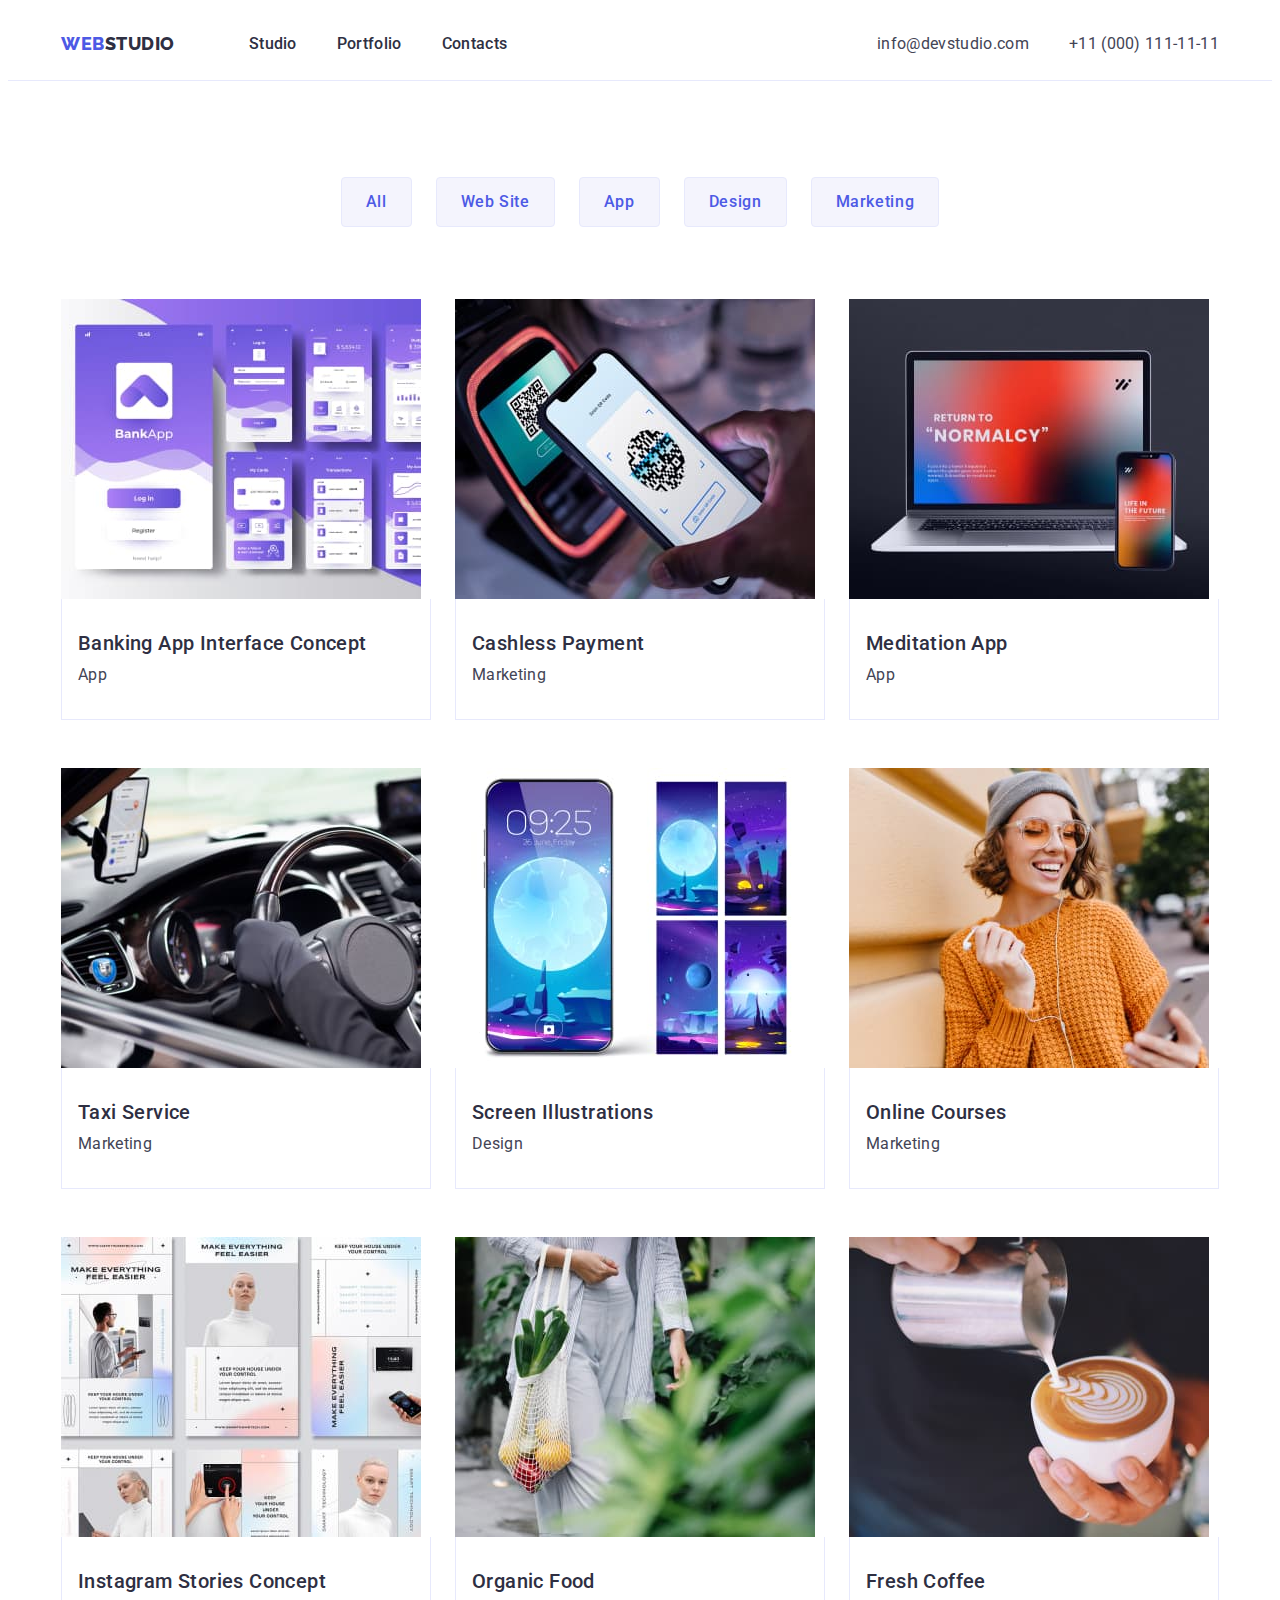
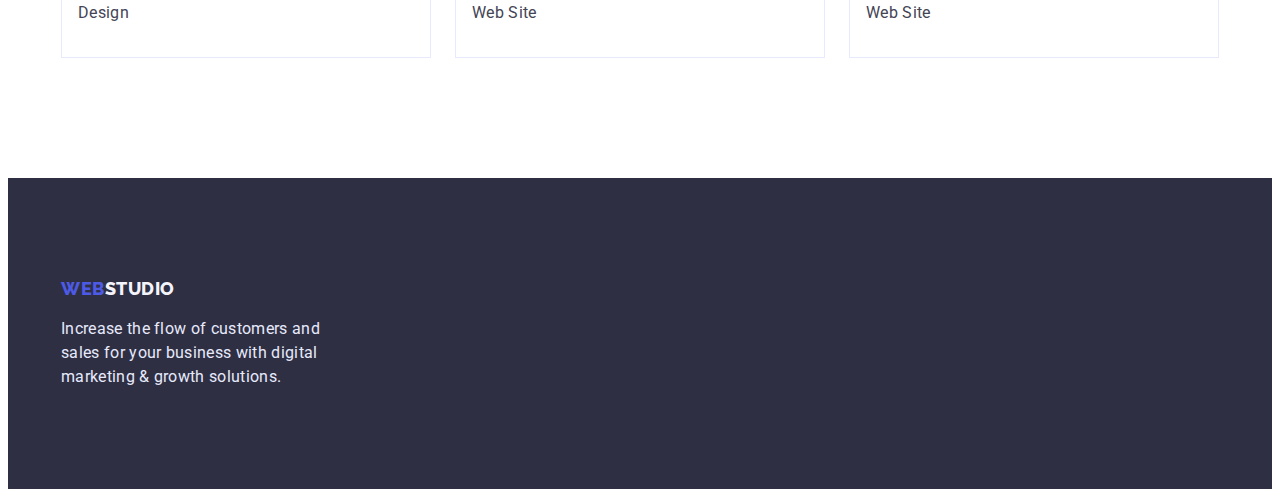
==== portfolio.html @ 3bd9b356 "update index.html file" ====
<!DOCTYPE html>
<html lang="en">
  <head>
    <meta charset="UTF-8" />
    <meta http-equiv="X-UA-Compatible" content="IE=edge" />
    <meta name="viewport" content="width=device-width, initial-scale=1.0" />
    <title>Document</title>
    <link rel="preconnect" href="https://fonts.googleapis.com" />
    <link rel="preconnect" href="https://fonts.gstatic.com" crossorigin />
    <link
      href="https://fonts.googleapis.com/css2?family=Raleway:wght@800&family=Roboto:wght@400;500;700;900&display=swap"
      rel="stylesheet"
    />
    <link
      rel="stylesheet"
      href="https://cdnjs.cloudflare.com/ajax/libs/modern-normalize/1.1.0/modern-normalize.min.css"
      integrity="sha512-wpPYUAdjBVSE4KJnH1VR1HeZfpl1ub8YT/NKx4PuQ5NmX2tKuGu6U/JRp5y+Y8XG2tV+wKQpNHVUX03MfMFn9Q=="
      crossorigin="anonymous"
      referrerpolicy="no-referrer"
    />
    <link rel="stylesheet" href="./css/style.css" />
  </head>
  <body>
    <!-- header -->
    <header class="header">
      <div class="conteiner header-conteiner">
        <nav class="header-nav">
          <a class="header-logo link" href="./index.html"
            >Web<span class="logo-studio">Studio</span></a
          >

          <ul class="nav-list list">
            <li class="nav-item">
              <a class="nav-link link" href="./index.html">Studio</a>
            </li>
            <li class="nav-item">
              <a class="nav-link link" href="./portfolio.html">Portfolio</a>
            </li>
            <li class="nav-item">
              <a class="nav-link link" href="">Contacts</a>
            </li>
          </ul>
        </nav>
        <address class="address">
          <ul class="address-list list">
            <li class="addres-item">
              <a class="contact-link link" href="mailto:info@devstudio.com"
                >info@devstudio.com</a
              >
            </li>
            <li class="contact-item">
              <a class="contact-link link" href="tel:+110001111111"
                >+11 (000) 111-11-11</a
              >
            </li>
          </ul>
        </address>
      </div>
    </header>

    <main>
      <!-- categories booton-->
      <section class="categories-project">
        <div class="conteiner">
          <h1 class="hidden-title">categories</h1>
          <ul class="btn-list list">
            <li class="btn-item">
              <button class="btn-categories" type="button">All</button>
            </li>
            <li class="btn-item">
              <button class="btn-categories" type="button">Web Site</button>
            </li>
            <li class="btn-item">
              <button class="btn-categories" type="button">App</button>
            </li>
            <li class="btn-item">
              <button class="btn-categories" type="button">Design</button>
            </li>
            <li class="btn-item">
              <button class="btn-categories" type="button">Marketing</button>
            </li>
          </ul>

          <!-- projects categories  -->
          <ul class="project-list list">
            <li class="project-item">
              <a class="project-link link" href="">
                <img
                  src="./images/portfolio/app.jpg"
                  alt="app"
                  width="360"
                  height="300"
                />

                <div class="project-conteiner">
                  <h2 class="project-title">Banking App Interface Concept</h2>
                  <p class="project-text">App</p>
                </div>
              </a>
            </li>
            <li class="project-item">
              <a class="project-link link" href="">
                <img
                  src="./images/portfolio/tel.jpg"
                  alt="phone"
                  width="360"
                  height="300"
                />

                <div class="project-conteiner">
                  <h2 class="project-title">Cashless Payment</h2>
                  <p class="project-text">Marketing</p>
                </div>
              </a>
            </li>
            <li class="project-item">
              <a class="project-link link" href="">
                <img
                  src="./images/portfolio/comp.jpg"
                  alt="computer"
                  width="360"
                  height="300"
                />

                <div class="project-conteiner">
                  <h2 class="project-title">Meditation App</h2>
                  <p class="project-text">App</p>
                </div>
              </a>
            </li>
            <li class="project-item">
              <a class="project-link link" href="">
                <img
                  src="./images/portfolio/car.jpg"
                  alt="taxi"
                  width="360"
                  height="300"
                />

                <div class="project-conteiner">
                  <h2 class="project-title">Taxi Service</h2>
                  <p class="project-text">Marketing</p>
                </div>
              </a>
            </li>
            <li class="project-item">
              <a class="project-link link" href="">
                <img
                  src="./images/portfolio/tema.jpg"
                  alt="phone tema"
                  width="360"
                  height="300"
                />

                <div class="project-conteiner">
                  <h2 class="project-title">Screen Illustrations</h2>
                  <p class="project-text">Design</p>
                </div>
              </a>
            </li>
            <li class="project-item">
              <a class="project-link link" href="">
                <img
                  src="./images/portfolio/women.jpg"
                  alt="women"
                  width="360"
                  height="300"
                />

                <div class="project-conteiner">
                  <h2 class="project-title">Online Courses</h2>
                  <p class="project-text">Marketing</p>
                </div>
              </a>
            </li>
            <li class="project-item">
              <a class="project-link link" href="">
                <img
                  src="./images/portfolio/make.jpg"
                  alt="instagram stories"
                  width="360"
                  height="300"
                />

                <div class="project-conteiner">
                  <h2 class="project-title">Instagram Stories Concept</h2>
                  <p class="project-text">Design</p>
                </div>
              </a>
            </li>
            <li class="project-item">
              <a class="project-link link" href="">
                <img
                  src="./images/portfolio/frukt.jpg"
                  alt="organic food"
                  width="360"
                  height="300"
                />

                <div class="project-conteiner">
                  <h2 class="project-title">Organic Food</h2>
                  <p class="project-text">Web Site</p>
                </div>
              </a>
            </li>
            <li class="project-item">
              <a class="project-link link" href="">
                <img
                  src="./images/portfolio/coffee.jpg"
                  alt="coffee"
                  width="360"
                  height="300"
                />

                <div class="project-conteiner">
                  <h2 class="project-title">Fresh Coffee</h2>
                  <p class="project-text">Web Site</p>
                </div>
              </a>
            </li>
          </ul>
        </div>
      </section>
    </main>
    <footer class="footer-section">
      <div class="conteiner">
        <a class="footer-logo link" href="./index.html"
          >Web<span class="footer-logo-studio">Studio</span></a
        >
        <p class="footer-text footer-wrap">
          Increase the flow of customers and sales for your business with
          digital marketing & growth solutions.
        </p>
      </div>
    </footer>
  </body>
</html>
---- css/style.css ----
:root {
  --main-text-color: #434455;
  --main-title-color: #ffffff;
  --second-title-color: #2e2f42;
  --main-backgroud-color: #ffffff;
  --second-backgroud-color: #f4f4fd;
  --accent-background-color: #2e2f42;
  --primari-accent-color: #4d5ae5;
  --btn-background-color: #404bbf;
  --btn-text-color: #ffffff;
  --messages-color: #31d0aa;
  --second-text-color: #2e2f42;
  --text-color: #f4f4fd;
  --dop-text: #e7e9fc;
  --icon-logo: #afb1b8;
}
p,
h1,
h2,
h3,
h4,
h5,
h6 {
  margin: 0;
}
ul {
  padding-left: 0;
  margin: 0;
}
button {
  cursor: pointer;
}
address {
  font-style: normal;
}
img {
  display: block;
  max-width: 100%;
  height: auto;
}

body {
  font-family: "Roboto", sans-serif;
  background-color: var(--main-backgroud-color);
  color: var(--main-text-color);
}

.list {
  list-style: none;
}

.link {
  text-decoration: none;
}
.conteiner {
  width: 1158px;
  padding-left: 15px;
  padding-right: 15px;
  margin: 0 auto;
}

/* -------HEADER------- */
.header {
  background: var(--main-backgroud-color);
  padding-top: 24px;
  padding-bottom: 24px;
  border-bottom: 1px solid #e7e9fc;
}
.header-conteiner {
  display: flex;
  align-items: center;
  margin-right: auto;
}
.header-nav {
  display: flex;
  align-items: center;
  margin-right: auto;
}
/* logo */
.header-logo {
  font-family: "Raleway", sans-serif;
  font-style: normal;
  font-weight: 800;
  font-size: 18px;
  line-height: 1.17;
  letter-spacing: 0.03em;
  text-transform: uppercase;
  color: var(--primari-accent-color);
}

.logo-studio {
  color: var(--second-text-color);
}
.nav-list {
  display: flex;
  gap: 40px;
  margin-left: 74px;
}

.nav-item {
}
.nav-link {
  font-weight: 500;
  font-size: 16px;
  line-height: 1.5;
  letter-spacing: 0.02em;
  color: var(--second-text-color);
}
.nav-link:hover,
.nav-link:focus,
.nav-link:active {
  color: var(--btn-background-color);
}

.address {
  font-style: normal;
}
.address-list {
  display: flex;
  gap: 40px;
  margin-right: auto;
}
.addres-item {
}
.contact-item {
}

.contact-link {
  font-size: 16px;
  line-height: 1.5;
  letter-spacing: 0.02em;
  color: var(--main-text-color);
}

.contact-link:hover,
.contact-link:focus,
.contact-link:active {
  color: var(--btn-background-color);
}

/* -------HERO------- */
.hero {
  background: var(--accent-background-color);
  background-image: linear-gradient(
      rgba(46, 47, 66, 0.7),
      rgba(46, 47, 66, 0.7)
    ),
    url(../images/hero.jpg);
  background-repeat: no-repeat;
  background-position: center;
  background-size: cover;
  padding-top: 188px;
  padding-bottom: 188px;
}
.hero-maim-title {
  font-weight: 700;
  font-size: 56px;
  line-height: 1.07;
  text-align: center;
  letter-spacing: 0.02em;
  color: var(--main-title-color);
  max-width: 496px;
  margin: 0 auto;
  text-align: center;
}
.hero-btn {
  min-width: 169px;
  height: 56px;
  font-family: inherit;
  font-style: normal;
  font-weight: 500;
  font-size: 16px;
  line-height: 1.5;
  letter-spacing: 0.04em;
  cursor: pointer;
  color: var(--btn-text-color);
  background: var(--primari-accent-color);
  display: block;
  margin: 0 auto;
  margin-top: 48px;
  border-radius: 4px;
  border-color: transparent;
}
.hero-btn:hover,
.hero-btn:focus,
.hero-btn:active {
  background-color: var(--btn-background-color);
}
/* -------SEACTION FEATUR------- */

.section-featur {
  padding-top: 120px;
  padding-bottom: 120px;
}
.hidden-title {
  position: absolute;
  white-space: nowrap;
  width: 1px;
  height: 1px;
  overflow: hidden;
  border: 0;
  padding: 0;
  clip: rect(0 0 0 0);
  clip-path: inset(50%);
  margin: -1px;
}

.featur-list {
  display: flex;
  gap: 24px;
}
.feater-item {
  width: calc((100% - 3 * 24px) / 4);
}

.repit-title {
  font-weight: 500;
  font-size: 20px;
  line-height: 1.2;
  letter-spacing: 0.02em;
  color: var(--second-title-color);
}
.featur-text {
  font-size: 16px;
  line-height: 1.5;
  letter-spacing: 0.02em;
  color: var(--main-text-color);
  margin-top: 8px;
}
/* -------SEACTION WORK------- */

.section-work {
  padding-bottom: 120px;
}
.work-title {
  font-weight: 700;
  font-size: 36px;
  line-height: 1.11;
  text-align: center;
  letter-spacing: 0.02em;
  text-transform: capitalize;
  color: var(--second-title-color);
  margin: 0 auto;
  text-align: center;
}
.work-list {
  display: flex;
  gap: 24px;
  margin-top: 72px;
}

.work-item {
}
.work-img {
}
/* -------TEAM CARD------- */
.section-team {
  background: var(--second-backgroud-color);
  padding-top: 120px;
  padding-bottom: 120px;
}
.team-card-title {
  font-weight: 700;
  font-size: 36px;
  line-height: 1.11;
  text-align: center;
  letter-spacing: 0.02em;
  text-transform: capitalize;
  color: var(--second-title-color);
  margin: 0 auto;
  text-align: center;
}
.team-list {
  display: flex;
  gap: 24px;
  margin-top: 72px;
}
.team-conteiner-text {
  text-align: center;
  padding: 32px 16px;
}

.team-item {
  background: var(--main-backgroud-color);
  border-radius: 0px 0px 4px 4px;
}
.second-repit-title {
  font-weight: 500;
  font-size: 20px;
  line-height: 1.2;
  letter-spacing: 0.02em;
  color: var(--second-title-color);
}
.team-text {
  font-size: 16px;
  line-height: 1.5;
  letter-spacing: 0.02em;
  color: var(--main-text-color);
  margin-top: 8px;
}

.team-soc-list {
  display: flex;
  justify-content: center;
  gap: 24px;
  margin-top: 8px;
}

.team-soc-item {
  width: 40px;
  height: 40px;
}
.team-soc-link {
  width: 100%;
  height: 100%;
  border-radius: 50%;
  background-color: var(--primari-accent-color);
  display: flex;
  align-items: center;
  justify-content: center;
}
.team-soc-link:hover,
.team-soc-link:focus {
  background-color: var(--btn-background-color);
}
.team-soc-icon {
}
/* -------CUSTOMERS------- */
.customers-conteiner {
  background-color: var(--main-backgroud-color);
  padding-top: 120px;
  padding-bottom: 120px;
}

.customers-title {
  font-weight: 700;
  font-size: 36px;
  line-height: 1.11;
  text-align: center;
  letter-spacing: 0.02em;
  text-transform: capitalize;
  color: var(--second-title-color);
  margin: 0 auto;
  text-align: center;
  margin-bottom: 72px;
}

.customers-list {
  display: flex;
  gap: 24px;
}

.customers-item {
}
.customers-link {
  width: 168px;
  height: 88px;
  border: 1px solid #8e8f99;
  border-radius: 4px;
  display: flex;
  justify-content: center;
  align-items: center;
  fill: var(--icon-logo);
}
.customers-link:hover,
.customers-link:focus {
  border-color: var(--btn-background-color);
  color: var(--btn-background-color);
}
.customers-link:hover,
.customers-link:focus .logo-icon {
  fill: var(--btn-background-color);
}

/* -------FOOTER------- */
.footer-conteiner {
  display: flex;
}
.footer-section {
  background: var(--accent-background-color);
  padding: 100px 0;
}
.footer-logo {
  font-family: "Raleway", sans-serif;
  font-style: normal;
  font-weight: 800;
  font-size: 18px;
  line-height: 1.17;
  letter-spacing: 0.03em;
  text-transform: uppercase;
  color: var(--primari-accent-color);
}
.footer-logo-studio {
  color: var(--text-color);
}
.footer-text {
  font-size: 16px;
  line-height: 1.5;
  letter-spacing: 0.02em;
  color: var(--dop-text);
}
.footer-wrap {
  display: block;
  margin-top: 18px;
  width: 264px;
}
/* soc-footer */
.conteiner-soc-footer {
  display: inline-block;
  margin-left: 120px;
  width: 208px;
  height: 80px;
}

.soc-text {
  font-weight: 500;
  font-size: 16px;
  line-height: 1.5;
  letter-spacing: 0.02em;
  color: #ffffff;
  margin-bottom: 16px;
}
.footer-soc-list {
  display: flex;
  justify-content: center;
  gap: 16px;
}

.footer-soc-item {
  width: 40px;
  height: 40px;
}
.footer-soc-link {
  display: flex;
  justify-content: center;
  align-items: center;
  width: 40px;
  height: 40px;
  border-radius: 50%;
  background-color: rgba(255, 255, 255, 0.1);
}
.footer-soc-link:hover,
.footer-soc-link:focus {
  background-color: #31d0aa;
}
.soc-box {
  fill: #f4f4fd;
}

/* -------PORTFOLIO PAGE 2------- */

.categories-project {
  background: var(--main-backgroud-color);
  padding-top: 96px;
  padding-bottom: 120px;
}

.hidden-title {
}
.btn-list {
  display: flex;
  justify-content: center;
  flex-wrap: wrap;
  gap: 24px;
  margin-bottom: 72px;
}

.btn-item {
}
.btn-categories {
  padding: 12px 24px;
  font-family: inherit;
  font-style: normal;
  font-weight: 500;
  font-size: 16px;
  line-height: 1.5;
  text-align: center;
  cursor: pointer;
  letter-spacing: 0.04em;
  color: var(--primari-accent-color);
  background: var(--second-backgroud-color);
  border: 1px solid #e7e9fc;
  border-radius: 4px;
}
.btn-categories:hover,
.btn-categories:focus,
.btn-categories:active {
  background-color: var(--btn-background-color);
  color: var(--btn-text-color);
  border-color: transparent;
}
/* -------PROJECT CATEGORIES------- */

.project-list {
  display: flex;
  flex-wrap: wrap;
  gap: 48px 24px;
}

.project-item {
  flex-basis: calc((100% - 48px) / 3);
}
.project-link {
}

.project-conteiner {
  padding: 32px 16px;
  border: 1px solid #e7e9fc;
  border-top: 0;
}
.project-title {
  font-weight: 500;
  font-size: 20px;
  line-height: 1.2;
  letter-spacing: 0.02em;
  color: var(--second-title-color);
}
.project-text {
  font-size: 16px;
  line-height: 1.5;
  letter-spacing: 0.02em;
  color: var(--main-text-color);
  margin-top: 8px;
}
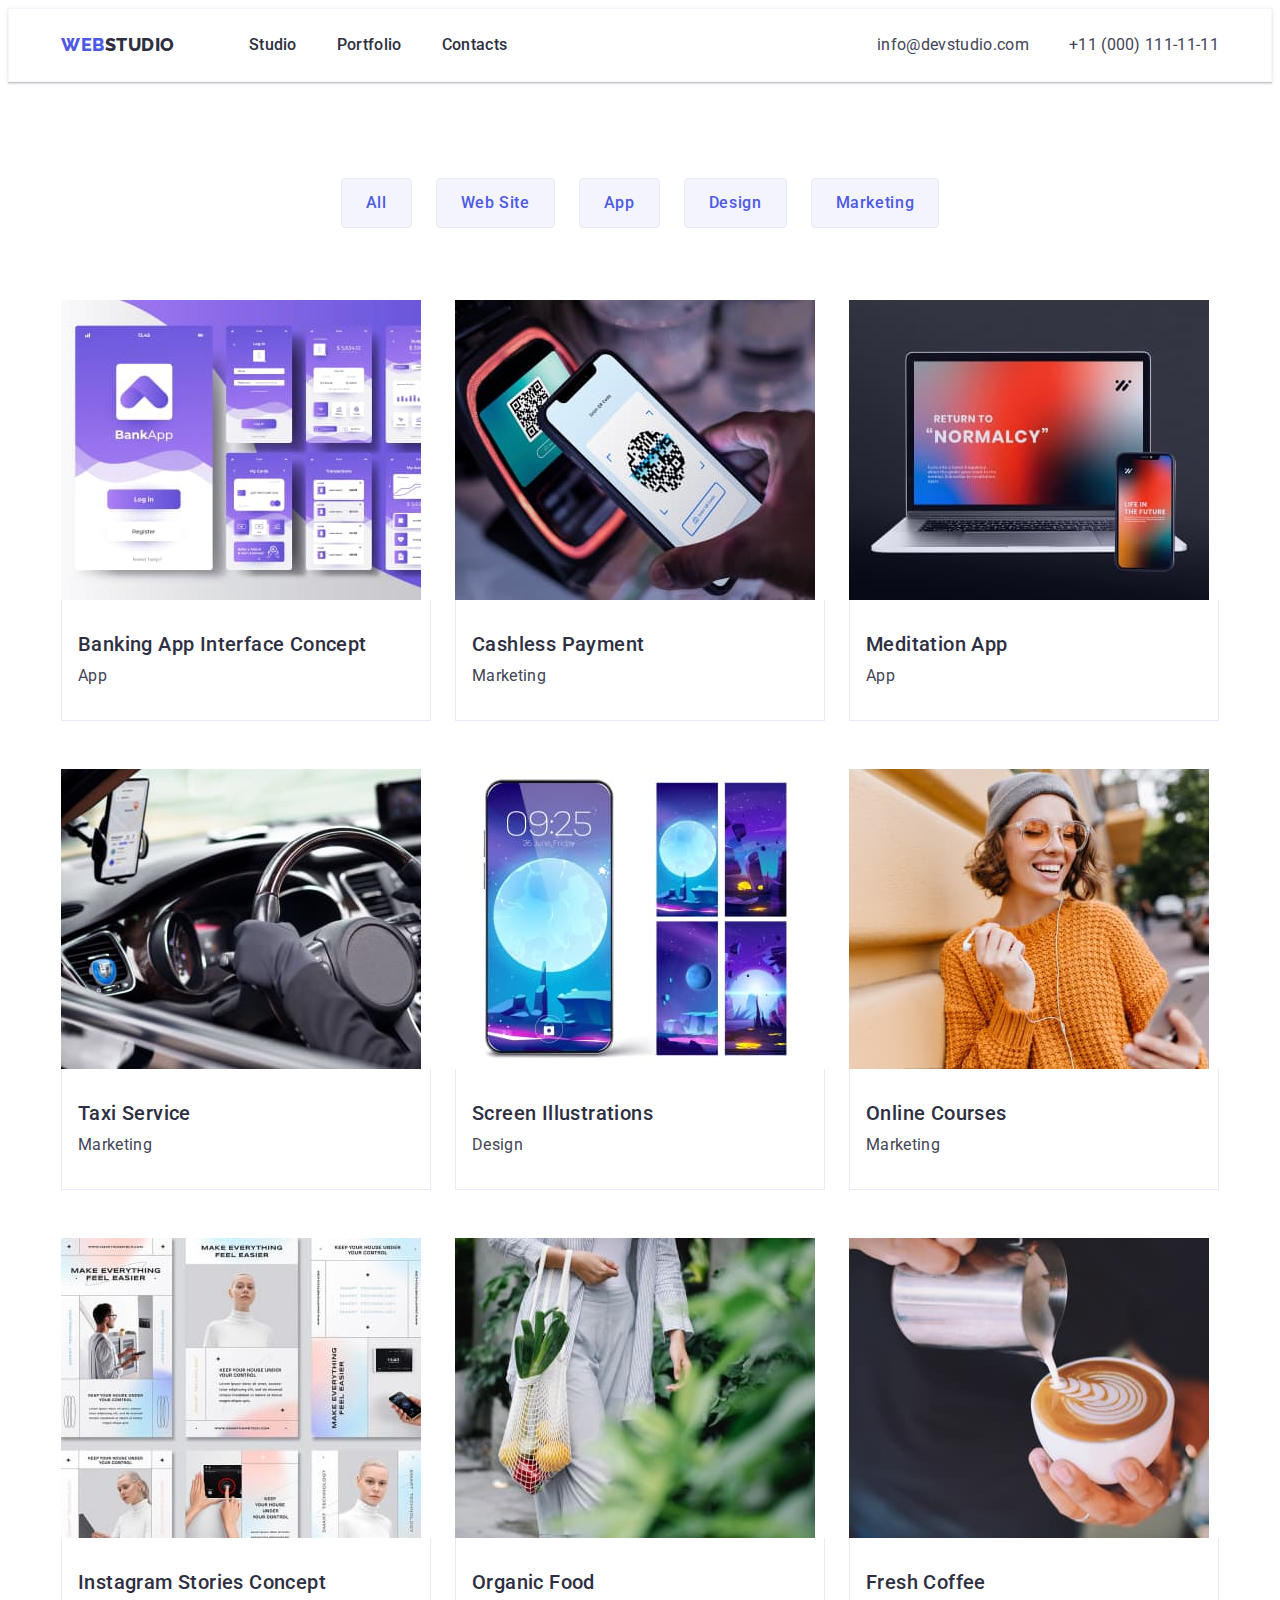
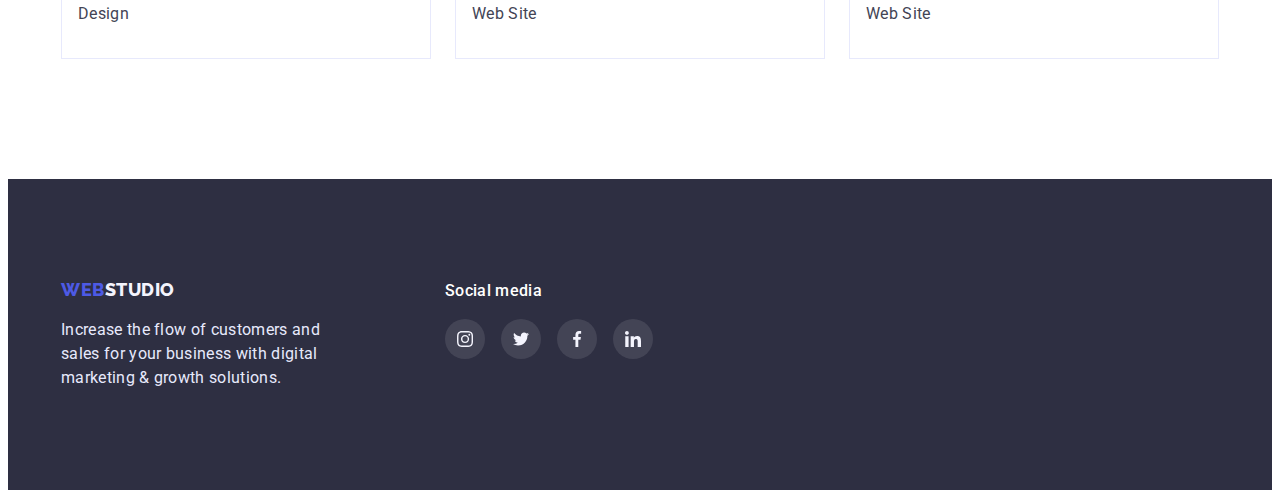
==== commit fdf2bb9a: "update index.html file" ====
--- a/portfolio.html
+++ b/portfolio.html
@@ -223,14 +223,49 @@
       </section>
     </main>
     <footer class="footer-section">
-      <div class="conteiner">
-        <a class="footer-logo link" href="./index.html"
-          >Web<span class="footer-logo-studio">Studio</span></a
-        >
-        <p class="footer-text footer-wrap">
-          Increase the flow of customers and sales for your business with
-          digital marketing & growth solutions.
-        </p>
+      <div class="conteiner footer-conteiner">
+        <div class="footer-logo-grup">
+          <a class="footer-logo link" href="./index.html"
+            >Web<span class="footer-logo-studio">Studio</span></a
+          >
+          <p class="footer-text footer-wrap">
+            Increase the flow of customers and sales for your business with
+            digital marketing & growth solutions.
+          </p>
+        </div>
+        <div class="conteiner-soc-footer">
+          <p class="soc-text">Social media</p>
+          <ul class="footer-soc-list list">
+            <li class="footer-soc-item">
+              <a class="footer-soc-link link" href="">
+                <svg class="soc-box" width="16" height="16">
+                  <use href="./images/footer.svg#icon-instagram-1"></use>
+                </svg>
+              </a>
+            </li>
+            <li class="footer-soc-item">
+              <a class="footer-soc-link link" href="">
+                <svg class="soc-box" width="16" height="16">
+                  <use href="./images/footer.svg#icon-twitter-1"></use>
+                </svg>
+              </a>
+            </li>
+            <li class="footer-soc-item">
+              <a class="footer-soc-link link" href="">
+                <svg class="soc-box" width="16" height="16">
+                  <use href="./images/footer.svg#icon-facebook-1"></use>
+                </svg>
+              </a>
+            </li>
+            <li class="footer-soc-item">
+              <a class="footer-soc-link link" href="">
+                <svg class="soc-box" width="16" height="16">
+                  <use href="./images/footer.svg#icon-linkedin-1"></use>
+                </svg>
+              </a>
+            </li>
+          </ul>
+        </div>
       </div>
     </footer>
   </body>
--- a/css/style.css
+++ b/css/style.css
@@ -64,7 +64,9 @@
   background: var(--main-backgroud-color);
   padding-top: 24px;
   padding-bottom: 24px;
-  border-bottom: 1px solid #e7e9fc;
+  border: 1px solid #f4f4fd;
+  box-shadow: 0px 1px 6px rgba(46, 47, 66, 0.08),
+    0px 1px 1px rgba(46, 47, 66, 0.16), 0px 2px 1px rgba(46, 47, 66, 0.08);
 }
 .header-conteiner {
   display: flex;
@@ -140,7 +142,9 @@
 
 /* -------HERO------- */
 .hero {
-  background: var(--accent-background-color);
+  max-width: 1440px;
+  margin: 0 auto;
+  background-color: var(--accent-background-color);
   background-image: linear-gradient(
       rgba(46, 47, 66, 0.7),
       rgba(46, 47, 66, 0.7)
@@ -174,7 +178,8 @@
   letter-spacing: 0.04em;
   cursor: pointer;
   color: var(--btn-text-color);
-  background: var(--primari-accent-color);
+  background-color: var(--primari-accent-color);
+  box-shadow: 0px 4px 4px rgba(0, 0, 0, 0.15);
   display: block;
   margin: 0 auto;
   margin-top: 48px;
@@ -227,6 +232,20 @@
   color: var(--main-text-color);
   margin-top: 8px;
 }
+
+.about-box {
+  display: flex;
+  justify-content: center;
+  background: #f4f4fd;
+  border-radius: 4px;
+  margin-bottom: 8px;
+  padding-top: 24px;
+  padding-bottom: 24px;
+}
+.about-icon {
+  width: 64px;
+  height: 64px;
+}
 /* -------SEACTION WORK------- */
 
 .section-work {
@@ -283,6 +302,8 @@
 .team-item {
   background: var(--main-backgroud-color);
   border-radius: 0px 0px 4px 4px;
+  box-shadow: 0px 1px 6px rgba(46, 47, 66, 0.08),
+    0px 1px 1px rgba(46, 47, 66, 0.16), 0px 2px 1px rgba(46, 47, 66, 0.08);
 }
 .second-repit-title {
   font-weight: 500;
@@ -373,12 +394,15 @@
 }
 
 /* -------FOOTER------- */
-.footer-conteiner {
-  display: flex;
-}
 .footer-section {
   background: var(--accent-background-color);
   padding: 100px 0;
+}
+.footer-conteiner {
+  display: flex;
+}
+.footer-logo-grup {
+  margin-right: 120px;
 }
 .footer-logo {
   font-family: "Raleway", sans-serif;
@@ -407,7 +431,6 @@
 /* soc-footer */
 .conteiner-soc-footer {
   display: inline-block;
-  margin-left: 120px;
   width: 208px;
   height: 80px;
 }
@@ -441,7 +464,7 @@
 }
 .footer-soc-link:hover,
 .footer-soc-link:focus {
-  background-color: #31d0aa;
+  background-color: var(--messages-color);
 }
 .soc-box {
   fill: #f4f4fd;
@@ -450,7 +473,6 @@
 /* -------PORTFOLIO PAGE 2------- */
 
 .categories-project {
-  background: var(--main-backgroud-color);
   padding-top: 96px;
   padding-bottom: 120px;
 }
@@ -478,7 +500,7 @@
   cursor: pointer;
   letter-spacing: 0.04em;
   color: var(--primari-accent-color);
-  background: var(--second-backgroud-color);
+  background-color: var(--second-backgroud-color);
   border: 1px solid #e7e9fc;
   border-radius: 4px;
 }
@@ -488,6 +510,8 @@
   background-color: var(--btn-background-color);
   color: var(--btn-text-color);
   border-color: transparent;
+  box-shadow: 0px 1px 6px rgba(46, 47, 66, 0.08),
+    0px 1px 1px rgba(46, 47, 66, 0.16), 0px 2px 1px rgba(46, 47, 66, 0.08);
 }
 /* -------PROJECT CATEGORIES------- */
 
@@ -501,6 +525,12 @@
   flex-basis: calc((100% - 48px) / 3);
 }
 .project-link {
+  display: block;
+}
+.project-link:hover,
+.project-link:focus {
+  box-shadow: 0px 1px 6px rgba(46, 47, 66, 0.08),
+    0px 1px 1px rgba(46, 47, 66, 0.16), 0px 2px 1px rgba(46, 47, 66, 0.08);
 }
 
 .project-conteiner {
